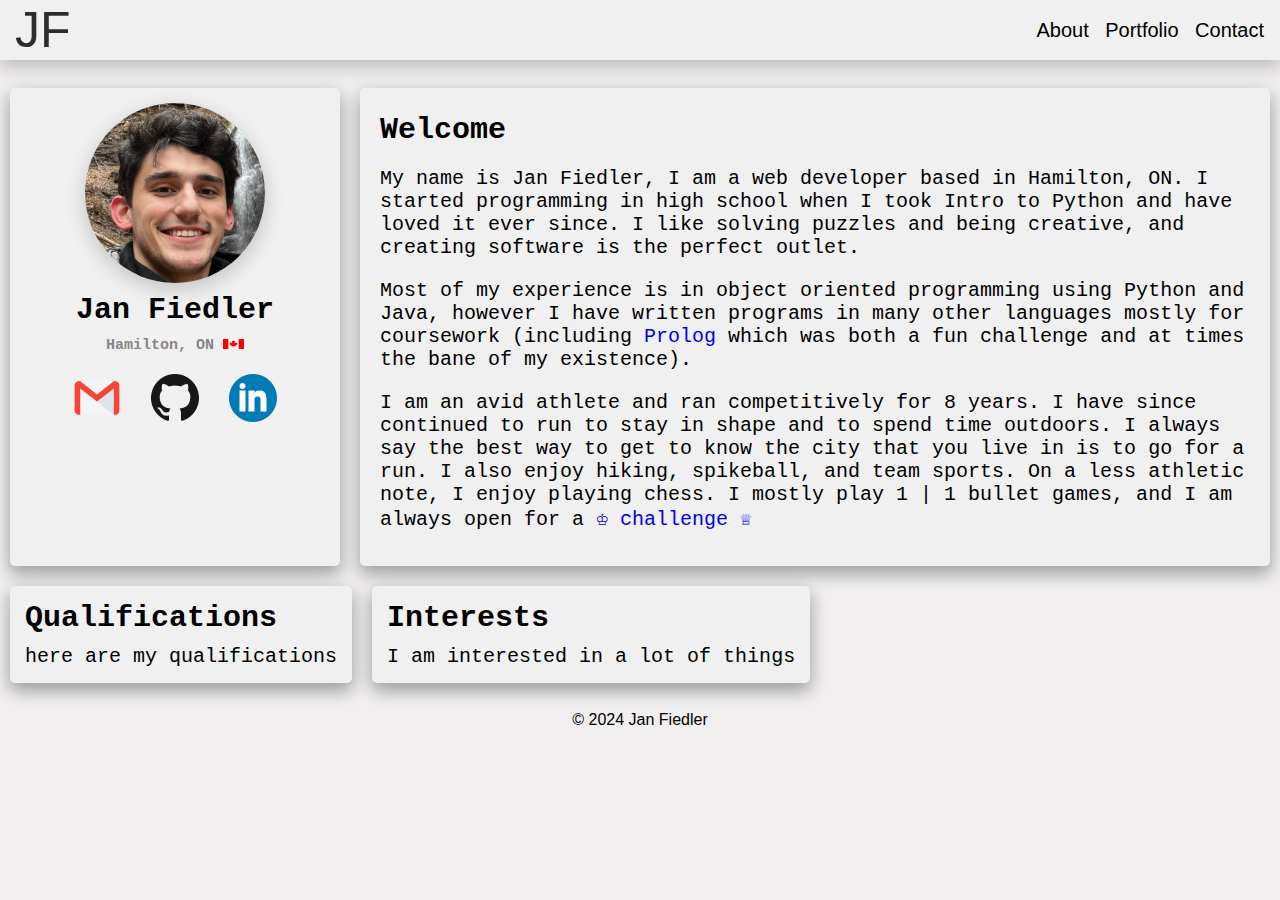
==== index.html @ 5f87360e "content" ====
<!DOCTYPE html>
<html lang="en">
  <head>
    <meta charset="UTF-8">
    <meta name="viewport" content="width=device-width, initial-scale=1.0">
    <meta name="author" content="Jan Fiedler">
    <meta name="keywords" content="portfolio">
    <meta http-equiv="X-UA-Compatible" content="ie=edge">
    <title>My Website</title>
    <link rel="stylesheet" href="source/reset.css">
    <link rel="stylesheet" href="source/style.css">
    <script src="index.js"></script>
    <audio id="pronunciation">
        <source src="Cs-Jan.ogg" type="audio/ogg">
    </audio>
  </head>
  <body>
    <header role="page-header">
        <a class="logo" href="">JF</a>
        <nav class="site-navigation">
            <button class="nav-button">About</button>
            <button class="nav-button">Portfolio</button>
            <button class="nav-button">Contact</button>
        </nav>
    </header>
    <main role="main-content">
        <div class="row">
            <div class="bio card">
                <img class ="profile-picture" src="source/profile_square.jpg">
                <h1 class="name">Jan Fiedler</h1>
                <h2>Hamilton, ON <img class="flag" src="source/canada_flag.png"></h2>
                <div class="link-icon-container">
                    <a class="link-icon" href="mailto:janfiedler812@gmail.com" target="_blank">
                        <img src="source/email_48.png">
                    </a>
                    <a class="link-icon" href="https://github.com/janFiedler1" target="_blank">
                        <img src="source/github_48.png">
                    </a>
                    <a class="link-icon" href="https://www.linkedin.com/in/jfiedleruwo/" target="_blank">
                        <img src="source/linkedin_48.png">
                    </a>
                </div>
            </div>
            <div class="about card">
                <h1>Welcome</h1> 
                <p>
                    My name is Jan Fiedler, I am a web developer based in Hamilton, ON. I started programming in high school 
                    when I took Intro to Python and have loved it ever since. I like solving puzzles and being creative, and creating
                    software is the perfect outlet.
                </p>
                <p>
                    Most of my experience is in object oriented programming using Python and Java, however I have written programs in many other languages 
                    mostly for coursework (including <a href="https://en.wikipedia.org/wiki/Prolog">Prolog</a> which was both a fun challenge and at times the bane of my existence). 
                </p>
                <p>
                    I am an avid athlete and ran competitively for 8 years. I have since continued to run to stay in shape and to spend time outdoors. I always say the best way to 
                    get to know the city that you live in is to go for a run. I also enjoy hiking, spikeball, and team sports. On a less athletic note, I enjoy playing chess. I mostly
                    play 1 | 1 bullet games, and I am always open for a <a href="https://play.chess.com/5yt6s">♔ challenge ♕</a>
                </p>   
            </div>
        </div>
        <div class="row">
            <div class="qualifications card">
                <h1>Qualifications</h1> 
                <p>here are my qualifications</p>
            </div>
            <div class="interests card">
                <h1>Interests</h1> 
                <p>I am interested in a lot of things</p>
            </div>
        </div>
        
    </main>
        
        
    </main>
    <footer role="page-footer">
        <p>
            © 2024 Jan Fiedler
        </p>
    </footer>
  </body>
</html>
---- source/style.css ----
/* comment */
header {
    background-color: #f0f0f0;
    overflow: hidden;
    height: 60px;
    position: relative;
    box-shadow: 0 8px 16px 0 rgba(0,0,0,0.2);
}

header .logo {
    float: left;
    position: absolute;
    top: 50%;
    -ms-transform: translateY(-50%);
    transform: translateY(-50%);
    margin-left: 15px;
    font-family: Arial, Helvetica, sans-serif;
    text-decoration: none;
    color: rgb(44, 44, 44);
    font-size: 50px;
}

header .site-navigation {
    float: right;
    height: 100%;
    margin-right: 10px;
}

header .nav-button {
    height: 100%;
    border: none;
    background-color: transparent;
    font-size: 20px;
    font-style: bold;
    color: black;
    transition: 0.5s;
    margin: 0px;
}

header .nav-button:hover {
    background-color: #797a7a50;
    border-radius: 2px;
    
}
body {
    font-family: Arial, Helvetica, sans-serif;
    background-color: #f0eeee;
}
main {
    display: inline;
    margin: 15px;
}
.row {
    display: flex;
}

.card {
    margin: 10px;
    padding: 15px;
    background-color: #f0f0f0;
    border-radius: 5px;
    box-shadow: 0 8px 16px 0 rgba(0,0,0,0.2), 0 6px 20px 0 rgba(0,0,0,0.19);
    font-family: 'Courier New', Courier, monospace;
}

.card h1 {
    font-size: 30px;
}

.card p {
    font-size: 20px;
    margin-top: 10px;
}

.bio {
    flex: 0 0 300px;
    text-align: center;
    height: auto;
}

.bio .profile-picture {
    width: 60%;
    display: block;
    margin-left: auto;
    margin-right: auto;
    margin-bottom: 10px;
    border-radius: 50%;
    box-shadow: 0 6px 20px 0 rgba(0,0,0,0.19);
} 
.bio h1 {
    font-size: 30px;
    margin-top: 10px;
    margin-bottom: 10px;
}

.bio h2 {
    font-size: 15px;
    margin-top: 5px;
    margin-bottom: 20px;
    color: #888686;
}

.bio .flag {
    height: 0.7em;
}


.bio .link-icon-container .link-icon {
    margin: 0px 10px 0px 10px;
    text-decoration: none;
}

/*
.bio .link-icon-container .link-icon:hover{
    width: 130%;
}
*/

.qualifications {
    width: auto;
}

.interests {
    width: auto;
}

.about a{
    text-decoration: none;
}

.about p {
    margin: 20px 5px 20px 5px;
}

.about h1 {
    margin: 10px 5px 20px 5px;
}





footer {
    width: 100%;
    /*
    position: absolute;
    bottom: 0;
    */
    text-align: center;
}

@media screen and (max-width: 700px) {
    main {
        background-color: black;
        display: inline;
    }
    main .card {
        width: auto;
        font-size: 25px;
        text-align: center;
    }
    main .row {
        display: inline;
    }
  }
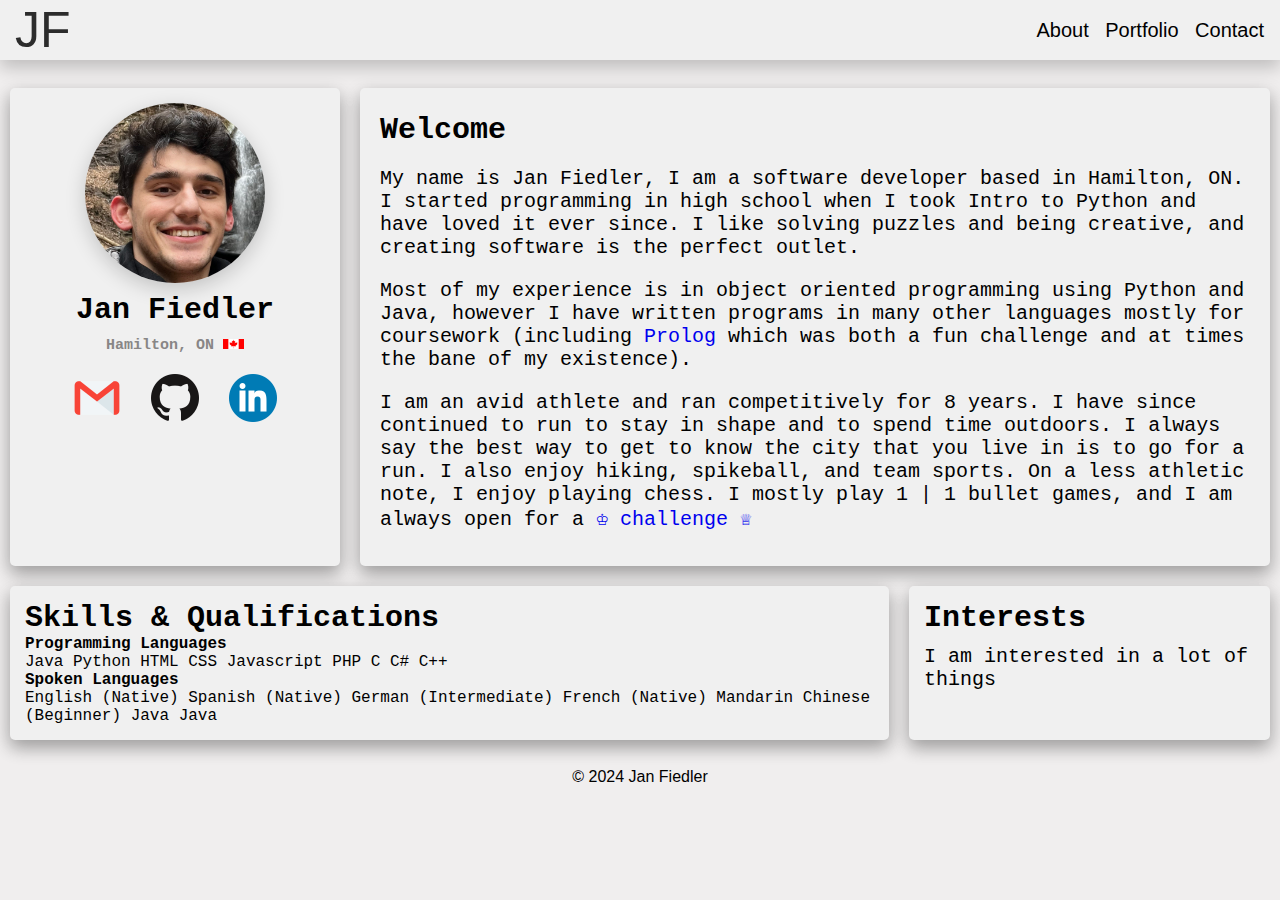
==== commit 5a002dfa: "change word" ====
--- a/index.html
+++ b/index.html
@@ -44,7 +44,7 @@
             <div class="about card">
                 <h1>Welcome</h1> 
                 <p>
-                    My name is Jan Fiedler, I am a web developer based in Hamilton, ON. I started programming in high school 
+                    My name is Jan Fiedler, I am a software developer based in Hamilton, ON. I started programming in high school 
                     when I took Intro to Python and have loved it ever since. I like solving puzzles and being creative, and creating
                     software is the perfect outlet.
                 </p>
@@ -61,8 +61,25 @@
         </div>
         <div class="row">
             <div class="qualifications card">
-                <h1>Qualifications</h1> 
-                <p>here are my qualifications</p>
+                <h1>Skills & Qualifications</h1> 
+                <h2>Programming Languages</h2>
+                <span>Java</span>
+                <span>Python</span>
+                <span>HTML</span>
+                <span>CSS</span>
+                <span>Javascript</span>
+                <span>PHP</span>
+                <span>C</span>
+                <span>C#</span>
+                <span>C++</span>
+                <h2>Spoken Languages</h2>
+                <span>English (Native)</span>
+                <span>Spanish (Native)</span>
+                <span>German (Intermediate)</span>
+                <span>French (Native)</span>
+                <span>Mandarin Chinese (Beginner)</span>
+                <span>Java</span>
+                <span>Java</span>
             </div>
             <div class="interests card">
                 <h1>Interests</h1> 
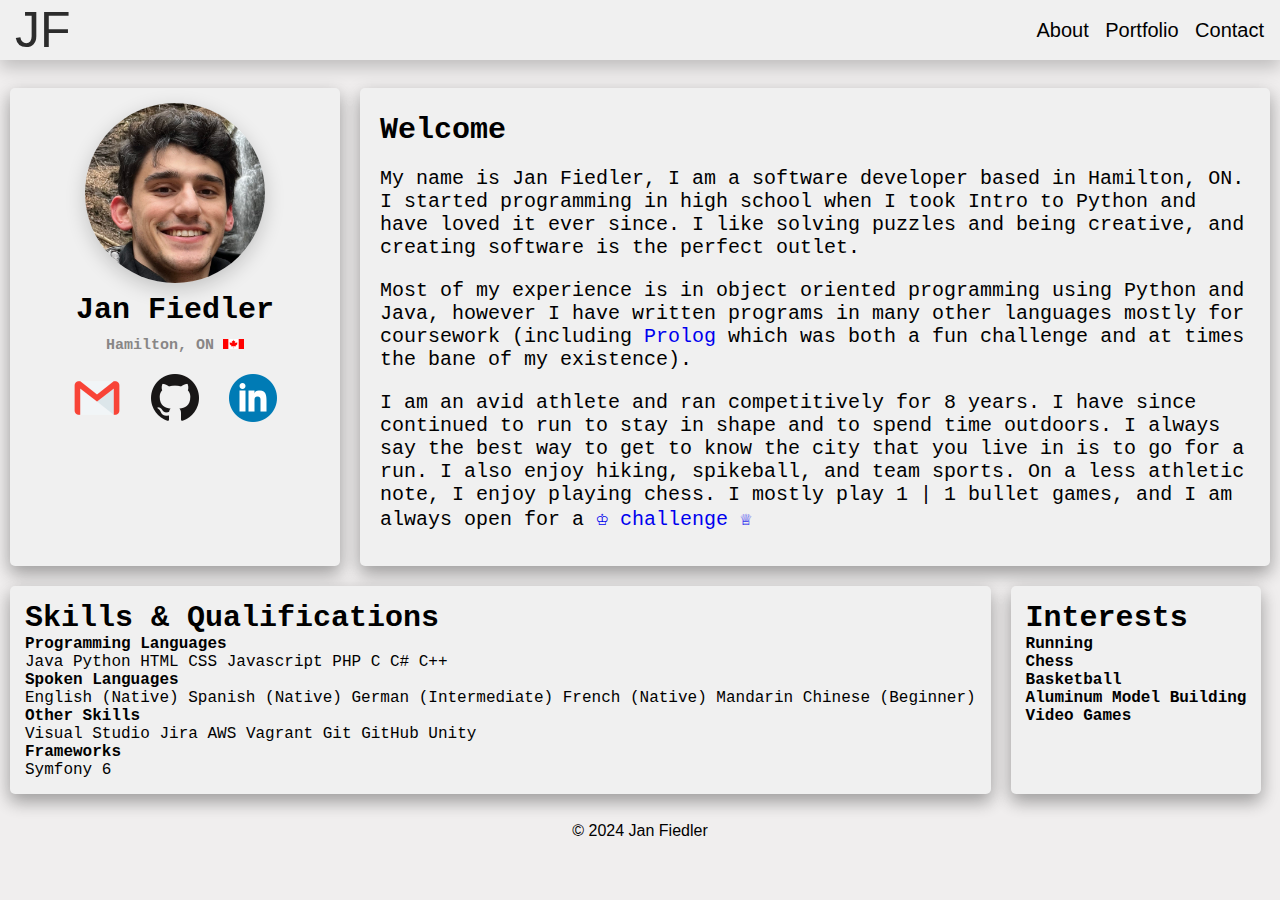
==== commit 01a8ec39: "content" ====
--- a/index.html
+++ b/index.html
@@ -78,12 +78,24 @@
                 <span>German (Intermediate)</span>
                 <span>French (Native)</span>
                 <span>Mandarin Chinese (Beginner)</span>
-                <span>Java</span>
-                <span>Java</span>
+                <h2>Other Skills</h2>
+                <span>Visual Studio</span>
+                <span>Jira</span>
+                <span>AWS</span>
+                <span>Vagrant</span>
+                <span>Git</span>
+                <span>GitHub</span>
+                <span>Unity</span>
+                <h2>Frameworks</h2>
+                <span>Symfony 6</span>
             </div>
             <div class="interests card">
                 <h1>Interests</h1> 
-                <p>I am interested in a lot of things</p>
+                <h2>Running</h2>
+                <h2>Chess</h2>
+                <h2>Basketball</h2>
+                <h2>Aluminum Model Building</h2>
+                <h2>Video Games</h2>
             </div>
         </div>
         
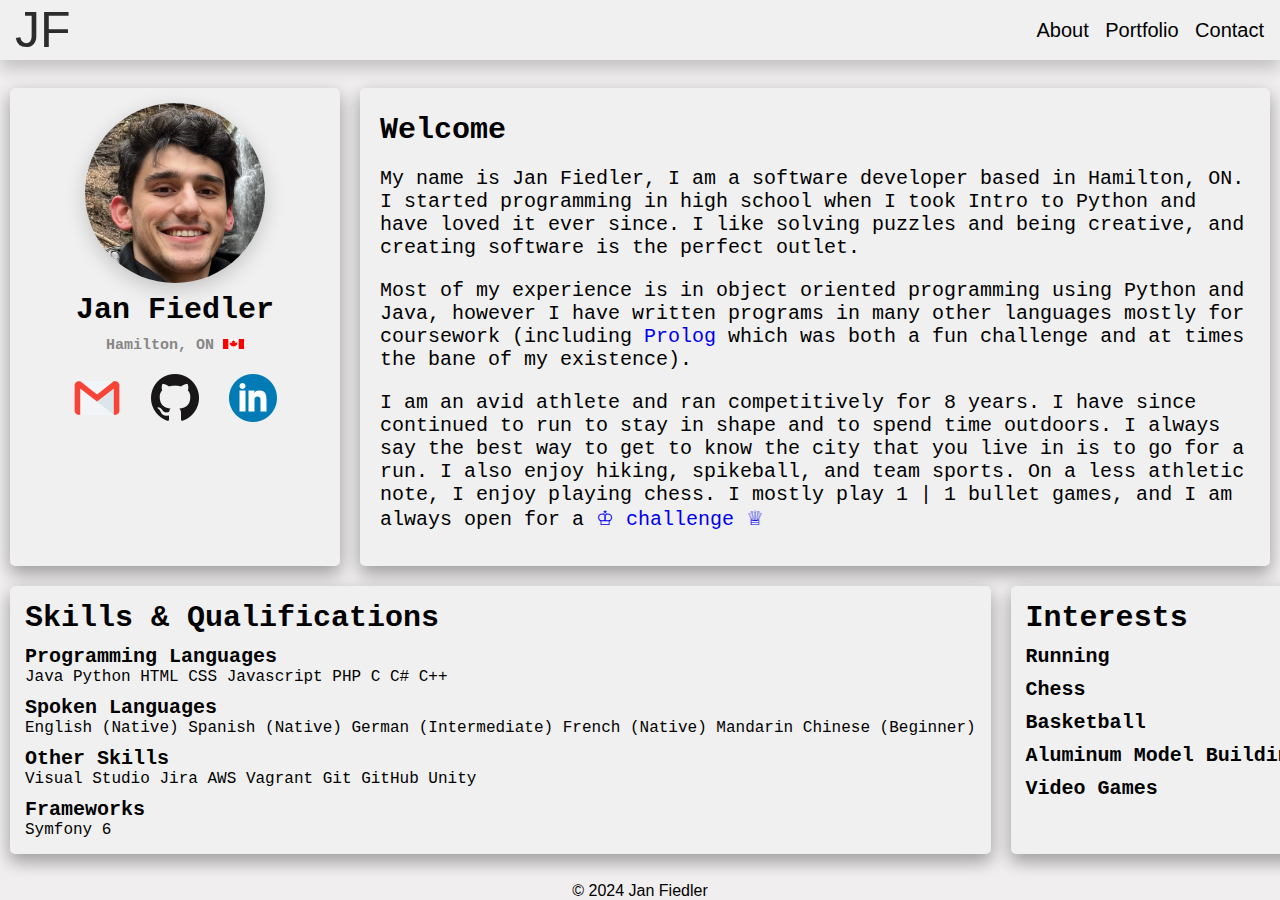
==== commit c7a7d1fd: "styling+blank space no wrap on link" ====
--- a/index.html
+++ b/index.html
@@ -55,7 +55,7 @@
                 <p>
                     I am an avid athlete and ran competitively for 8 years. I have since continued to run to stay in shape and to spend time outdoors. I always say the best way to 
                     get to know the city that you live in is to go for a run. I also enjoy hiking, spikeball, and team sports. On a less athletic note, I enjoy playing chess. I mostly
-                    play 1 | 1 bullet games, and I am always open for a <a href="https://play.chess.com/5yt6s">♔ challenge ♕</a>
+                    play 1 | 1 bullet games, and I am always open for a <a href="https://friend.chess.com/daAFa">♔ challenge ♕</a>
                 </p>   
             </div>
         </div>
--- a/source/style.css
+++ b/source/style.css
@@ -67,6 +67,11 @@
     font-size: 30px;
 }
 
+.card h2 {
+    font-size: 20px;
+    margin-top: 10px;
+}
+
 .card p {
     font-size: 20px;
     margin-top: 10px;
@@ -88,7 +93,6 @@
     box-shadow: 0 6px 20px 0 rgba(0,0,0,0.19);
 } 
 .bio h1 {
-    font-size: 30px;
     margin-top: 10px;
     margin-bottom: 10px;
 }
@@ -135,6 +139,18 @@
 .about h1 {
     margin: 10px 5px 20px 5px;
 }
+.about a{
+    white-space: nowrap;
+}
+
+.qualifications {
+    flex: 1 0 auto;
+}
+
+
+.interests {
+    flex: 1 0 auto;
+}
 
 
 
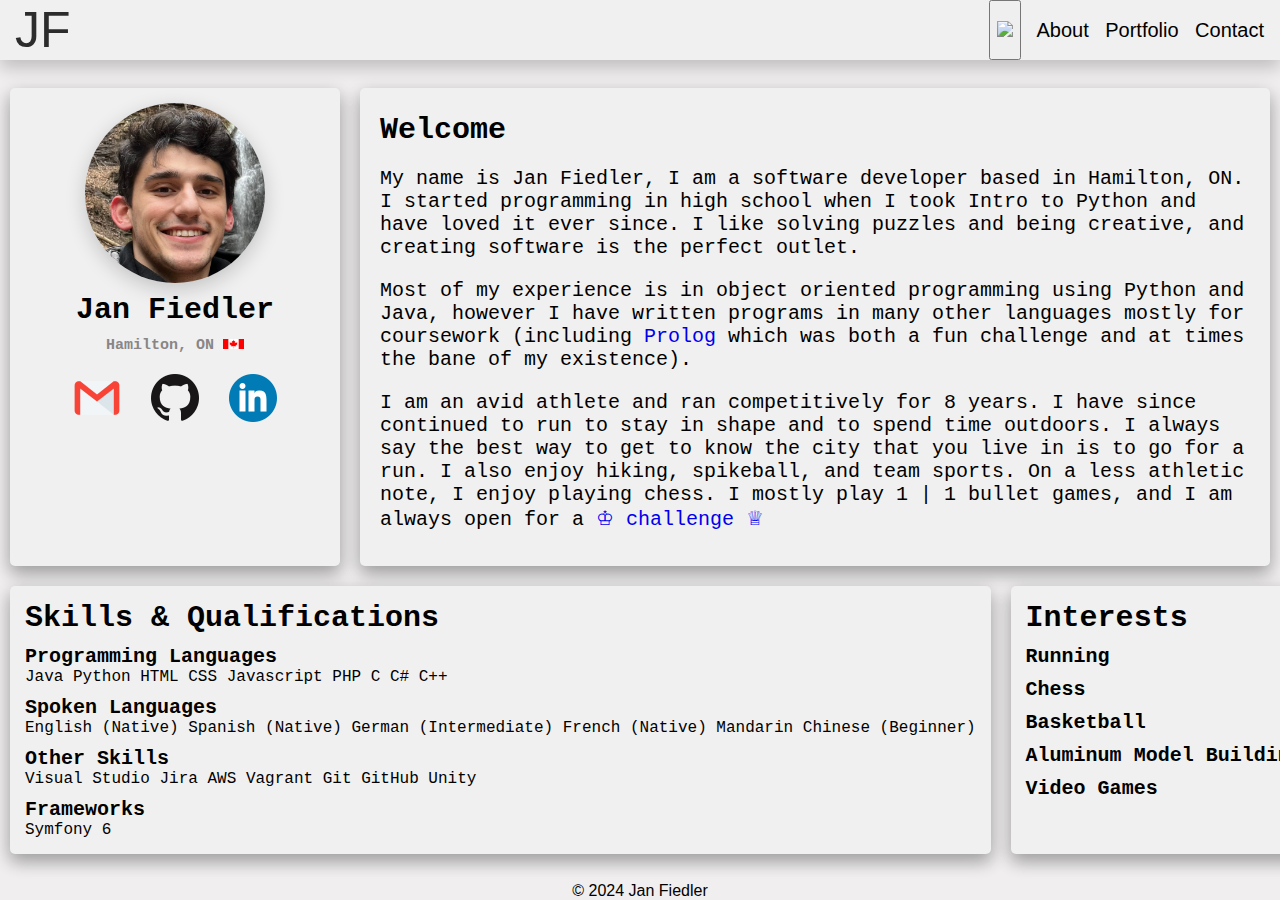
==== commit 8924f8d7: "add hamburger menu" ====
--- a/index.html
+++ b/index.html
@@ -22,6 +22,9 @@
             <button class="nav-button">Portfolio</button>
             <button class="nav-button">Contact</button>
         </nav>
+        <button class="hamburger site-navigation">
+            <img src="source/hamburger.png">
+        </button>
     </header>
     <main role="main-content">
         <div class="row">
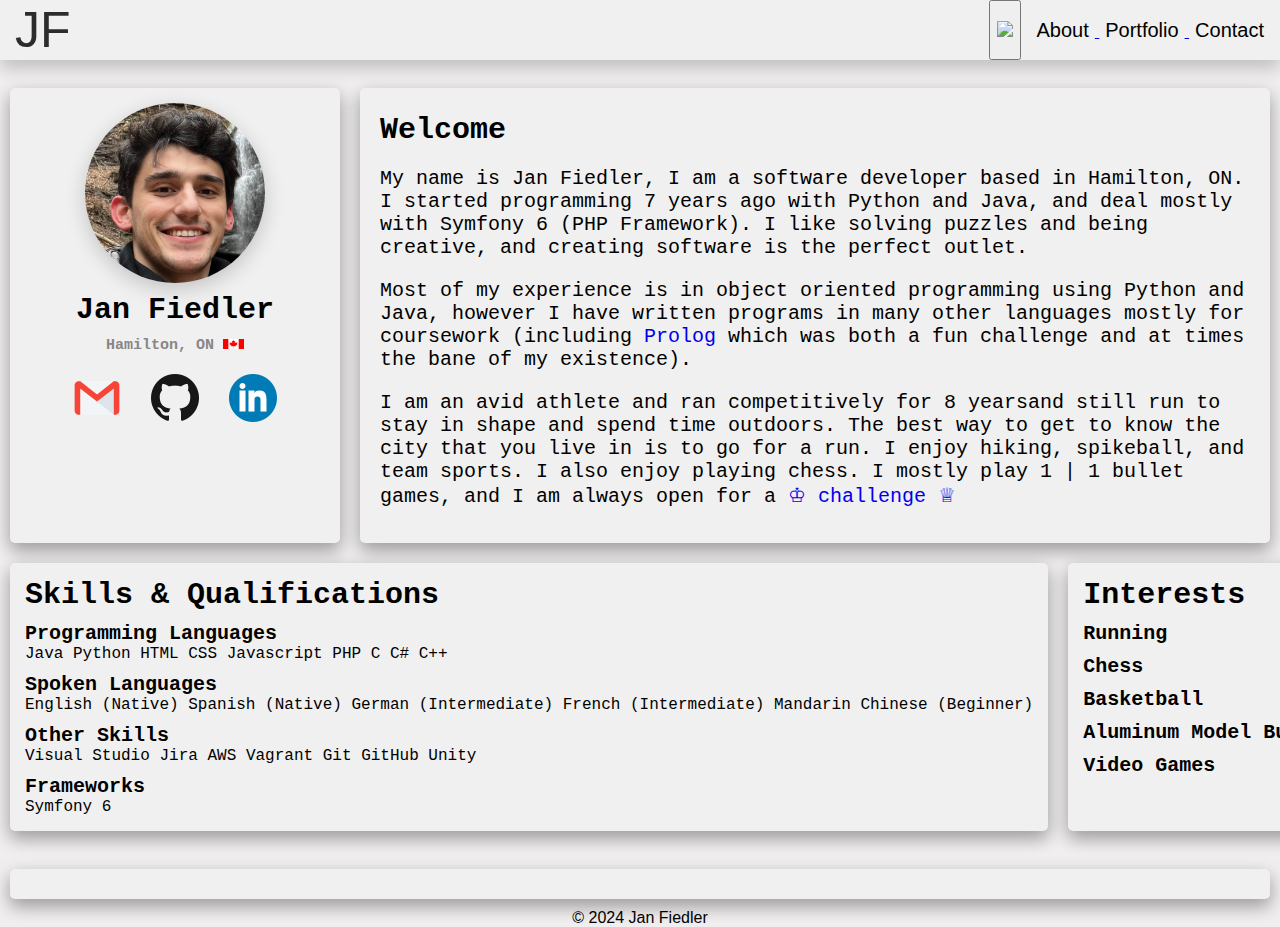
==== commit 7706f81a: "content" ====
--- a/index.html
+++ b/index.html
@@ -9,18 +9,23 @@
     <title>My Website</title>
     <link rel="stylesheet" href="source/reset.css">
     <link rel="stylesheet" href="source/style.css">
-    <script src="index.js"></script>
     <audio id="pronunciation">
-        <source src="Cs-Jan.ogg" type="audio/ogg">
+        <source src="source/Cs-Jan.ogg" type="audio/ogg">
     </audio>
   </head>
-  <body>
+  <body id="body">
     <header role="page-header">
         <a class="logo" href="">JF</a>
         <nav class="site-navigation">
-            <button class="nav-button">About</button>
-            <button class="nav-button">Portfolio</button>
-            <button class="nav-button">Contact</button>
+            <a href="index.html">
+                <button class="nav-button">About</button>
+            </a>
+            <a href="portfolio.html">
+                <button class="nav-button">Portfolio</button>
+            </a>
+            <a href="contact.html">
+                <button class="nav-button">Contact</button>
+            </a>
         </nav>
         <button class="hamburger site-navigation">
             <img src="source/hamburger.png">
@@ -29,7 +34,7 @@
     <main role="main-content">
         <div class="row">
             <div class="bio card">
-                <img class ="profile-picture" src="source/profile_square.jpg">
+                <a id="profile-pic"><img class ="profile-picture" src="source/profile_square.jpg"></a>
                 <h1 class="name">Jan Fiedler</h1>
                 <h2>Hamilton, ON <img class="flag" src="source/canada_flag.png"></h2>
                 <div class="link-icon-container">
@@ -47,8 +52,8 @@
             <div class="about card">
                 <h1>Welcome</h1> 
                 <p>
-                    My name is Jan Fiedler, I am a software developer based in Hamilton, ON. I started programming in high school 
-                    when I took Intro to Python and have loved it ever since. I like solving puzzles and being creative, and creating
+                    My name is Jan Fiedler, I am a software developer based in Hamilton, ON. I started programming 7 years ago with Python and Java, 
+                    and deal mostly with Symfony 6 (PHP Framework). I like solving puzzles and being creative, and creating
                     software is the perfect outlet.
                 </p>
                 <p>
@@ -56,8 +61,8 @@
                     mostly for coursework (including <a href="https://en.wikipedia.org/wiki/Prolog">Prolog</a> which was both a fun challenge and at times the bane of my existence). 
                 </p>
                 <p>
-                    I am an avid athlete and ran competitively for 8 years. I have since continued to run to stay in shape and to spend time outdoors. I always say the best way to 
-                    get to know the city that you live in is to go for a run. I also enjoy hiking, spikeball, and team sports. On a less athletic note, I enjoy playing chess. I mostly
+                    I am an avid athlete and ran competitively for 8 yearsand still run to stay in shape and spend time outdoors. The best way to 
+                    get to know the city that you live in is to go for a run. I enjoy hiking, spikeball, and team sports. I also  enjoy playing chess. I mostly
                     play 1 | 1 bullet games, and I am always open for a <a href="https://friend.chess.com/daAFa">♔ challenge ♕</a>
                 </p>   
             </div>
@@ -79,7 +84,7 @@
                 <span>English (Native)</span>
                 <span>Spanish (Native)</span>
                 <span>German (Intermediate)</span>
-                <span>French (Native)</span>
+                <span>French (Intermediate)</span>
                 <span>Mandarin Chinese (Beginner)</span>
                 <h2>Other Skills</h2>
                 <span>Visual Studio</span>
@@ -103,13 +108,19 @@
         </div>
         
     </main>
-        
-        
-    </main>
+
+    <div class="empty-space">
+        <div class="card">
+            <h1></h1> 
+
+        </div>
+    </div>
+    
     <footer role="page-footer">
         <p>
             © 2024 Jan Fiedler
         </p>
     </footer>
   </body>
+  <script src="index.js"></script>
 </html>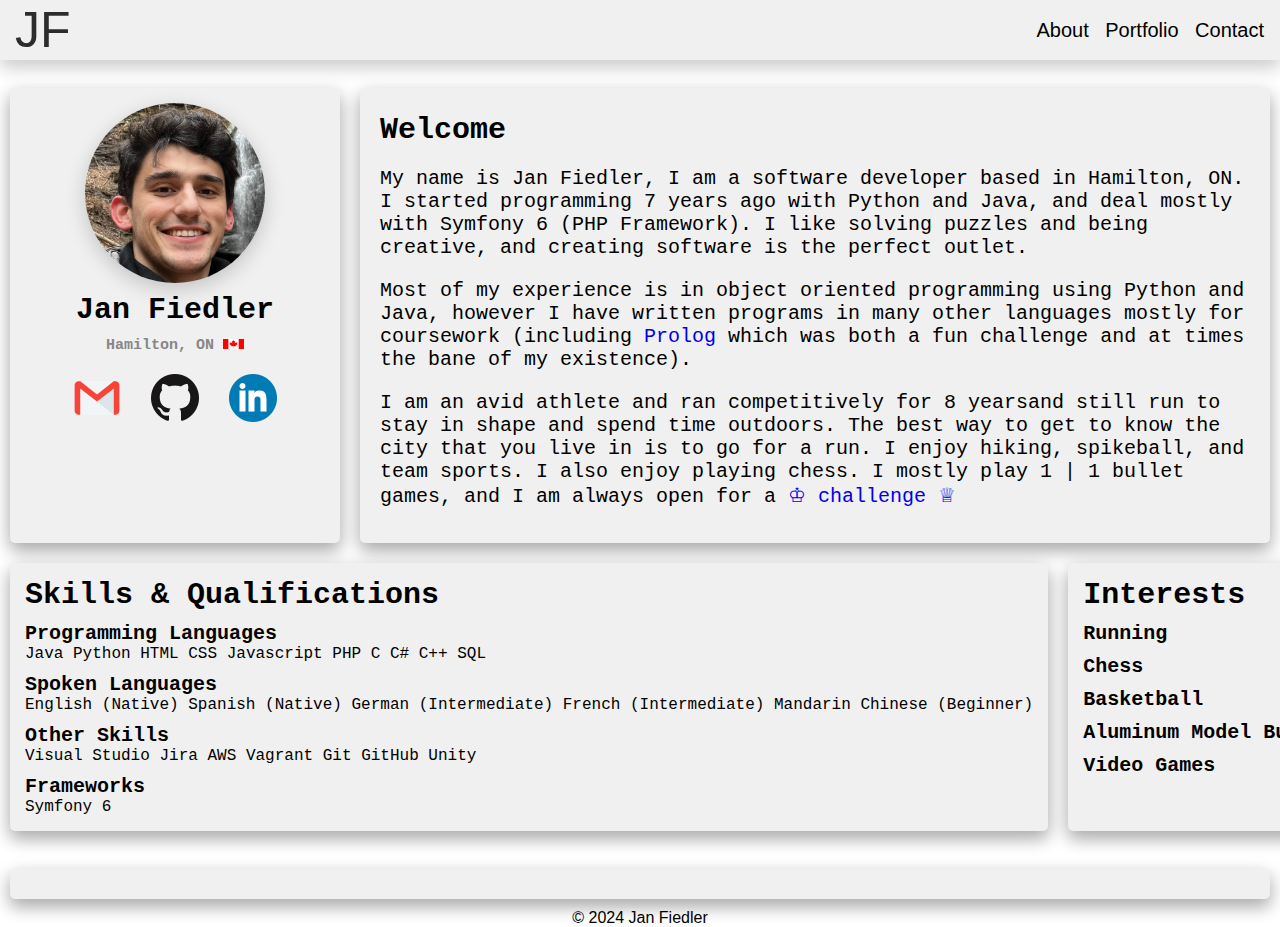
==== commit 12e8f10c: "content" ====
--- a/index.html
+++ b/index.html
@@ -80,6 +80,7 @@
                 <span>C</span>
                 <span>C#</span>
                 <span>C++</span>
+                <span>SQL</span>
                 <h2>Spoken Languages</h2>
                 <span>English (Native)</span>
                 <span>Spanish (Native)</span>
--- a/source/style.css
+++ b/source/style.css
@@ -36,15 +36,27 @@
     transition: 0.5s;
     margin: 0px;
 }
-
 header .nav-button:hover {
     background-color: #797a7a50;
     border-radius: 2px;
+    cursor: pointer;
+    
+}
+header a {
+    text-decoration: none;
+}
+
+header .hamburger {
+    position: absolute;
+    top: 50%;
+    -ms-transform: translateY(-50%);
+    transform: translateY(-50%);
+    display: none;
     
 }
 body {
     font-family: Arial, Helvetica, sans-serif;
-    background-color: #f0eeee;
+    background-color: #ffffff;
 }
 main {
     display: inline;
@@ -152,6 +164,10 @@
     flex: 1 0 auto;
 }
 
+.blank-space {
+    height: 600px;
+}
+
 
 
 
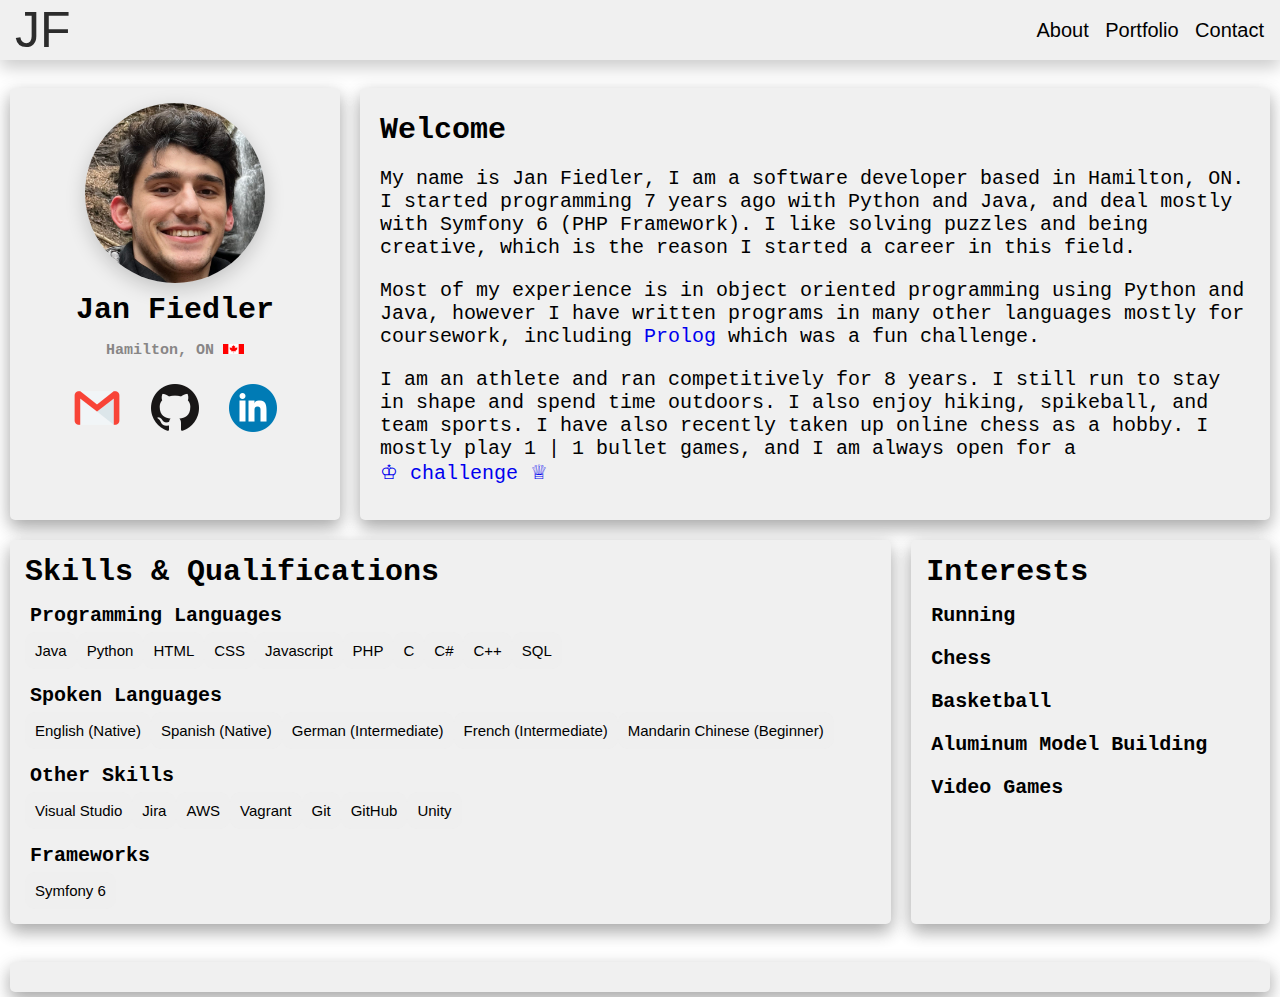
==== commit 2efe3c8e: "change span to div and fix animation" ====
--- a/index.html
+++ b/index.html
@@ -9,9 +9,6 @@
     <title>My Website</title>
     <link rel="stylesheet" href="source/reset.css">
     <link rel="stylesheet" href="source/style.css">
-    <audio id="pronunciation">
-        <source src="source/Cs-Jan.ogg" type="audio/ogg">
-    </audio>
   </head>
   <body id="body">
     <header role="page-header">
@@ -53,16 +50,14 @@
                 <h1>Welcome</h1> 
                 <p>
                     My name is Jan Fiedler, I am a software developer based in Hamilton, ON. I started programming 7 years ago with Python and Java, 
-                    and deal mostly with Symfony 6 (PHP Framework). I like solving puzzles and being creative, and creating
-                    software is the perfect outlet.
+                    and deal mostly with Symfony 6 (PHP Framework). I like solving puzzles and being creative, which is the reason I started a career in this field.
                 </p>
                 <p>
                     Most of my experience is in object oriented programming using Python and Java, however I have written programs in many other languages 
-                    mostly for coursework (including <a href="https://en.wikipedia.org/wiki/Prolog">Prolog</a> which was both a fun challenge and at times the bane of my existence). 
+                    mostly for coursework, including <a href="https://en.wikipedia.org/wiki/Prolog">Prolog</a> which was a fun challenge. 
                 </p>
                 <p>
-                    I am an avid athlete and ran competitively for 8 yearsand still run to stay in shape and spend time outdoors. The best way to 
-                    get to know the city that you live in is to go for a run. I enjoy hiking, spikeball, and team sports. I also  enjoy playing chess. I mostly
+                    I am an athlete and ran competitively for 8 years. I still run to stay in shape and spend time outdoors. I also enjoy hiking, spikeball, and team sports. I have also recently taken up online chess as a hobby. I mostly
                     play 1 | 1 bullet games, and I am always open for a <a href="https://friend.chess.com/daAFa">♔ challenge ♕</a>
                 </p>   
             </div>
@@ -71,32 +66,40 @@
             <div class="qualifications card">
                 <h1>Skills & Qualifications</h1> 
                 <h2>Programming Languages</h2>
-                <span>Java</span>
-                <span>Python</span>
-                <span>HTML</span>
-                <span>CSS</span>
-                <span>Javascript</span>
-                <span>PHP</span>
-                <span>C</span>
-                <span>C#</span>
-                <span>C++</span>
-                <span>SQL</span>
+                <div class="skill-container">
+                    <div class="skill">Java</div>
+                    <div class="skill">Python</div>
+                    <div class="skill">HTML</div>
+                    <div class="skill">CSS</div>
+                    <div class="skill">Javascript</div>
+                    <div class="skill">PHP</div>
+                    <div class="skill">C</div>
+                    <div class="skill">C#</div>
+                    <div class="skill">C++</div>
+                    <div class="skill">SQL</div>
+                </div>
                 <h2>Spoken Languages</h2>
-                <span>English (Native)</span>
-                <span>Spanish (Native)</span>
-                <span>German (Intermediate)</span>
-                <span>French (Intermediate)</span>
-                <span>Mandarin Chinese (Beginner)</span>
+                <div class="skill-container">
+                    <div class="skill">English (Native)</div>
+                    <div class="skill">Spanish (Native)</div>
+                    <div class="skill">German (Intermediate)</div>
+                    <div class="skill">French (Intermediate)</div>
+                    <div class="skill">Mandarin Chinese (Beginner)</div>
+                </div>
                 <h2>Other Skills</h2>
-                <span>Visual Studio</span>
-                <span>Jira</span>
-                <span>AWS</span>
-                <span>Vagrant</span>
-                <span>Git</span>
-                <span>GitHub</span>
-                <span>Unity</span>
+                <div class="skill-container">
+                    <div class="skill">Visual Studio</div>
+                    <div class="skill">Jira</div>
+                    <div class="skill">AWS</div>
+                    <div class="skill">Vagrant</div>
+                    <div class="skill">Git</div>
+                    <div class="skill">GitHub</div>
+                    <div class="skill">Unity</div>
+                </div>
                 <h2>Frameworks</h2>
-                <span>Symfony 6</span>
+                <div class="skill-container">
+                    <div class="skill">Symfony 6</div>
+                </div>
             </div>
             <div class="interests card">
                 <h1>Interests</h1> 
--- a/source/style.css
+++ b/source/style.css
@@ -1,4 +1,7 @@
-/* comment */
+::-webkit-scrollbar-track {
+    background-color: transparent;
+}
+
 header {
     background-color: #f0f0f0;
     overflow: hidden;
@@ -82,6 +85,7 @@
 .card h2 {
     font-size: 20px;
     margin-top: 10px;
+    padding: 5px;
 }
 
 .card p {
@@ -157,8 +161,27 @@
 
 .qualifications {
     flex: 1 0 auto;
-}
-
+    animation-name: example;
+    animation-duration: 4s;
+}
+.skill-container {
+    display: flex;
+}
+
+.qualifications .skill {
+    font-size:15px;
+    font-family: Arial;
+    font-style: bold;
+    background-color: #dddddd10;
+    border-radius: 10px;
+    padding: 10px;
+}
+
+.qualifications .skill:hover {
+    background-color: rgba(121, 122, 122, 0.116);
+    transition: all 500ms;
+    cursor: pointer;
+}
 
 .interests {
     flex: 1 0 auto;
